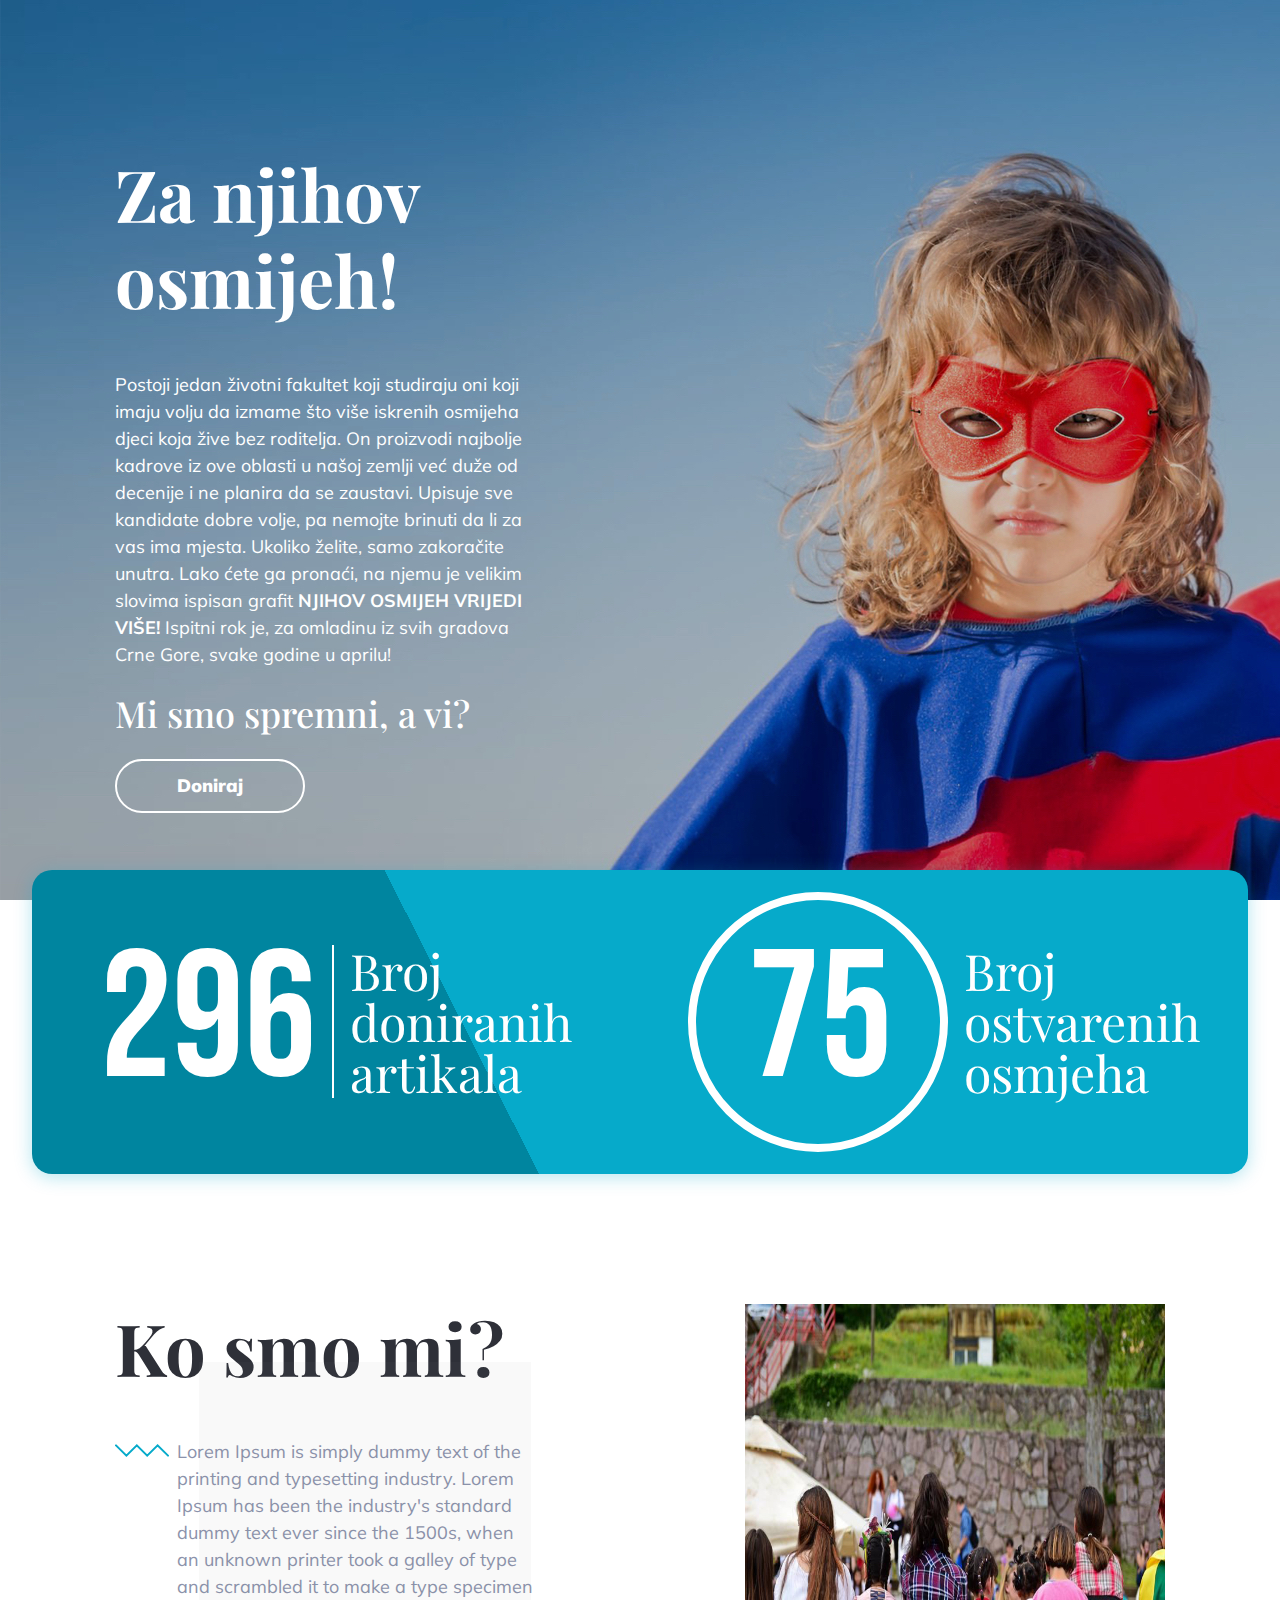
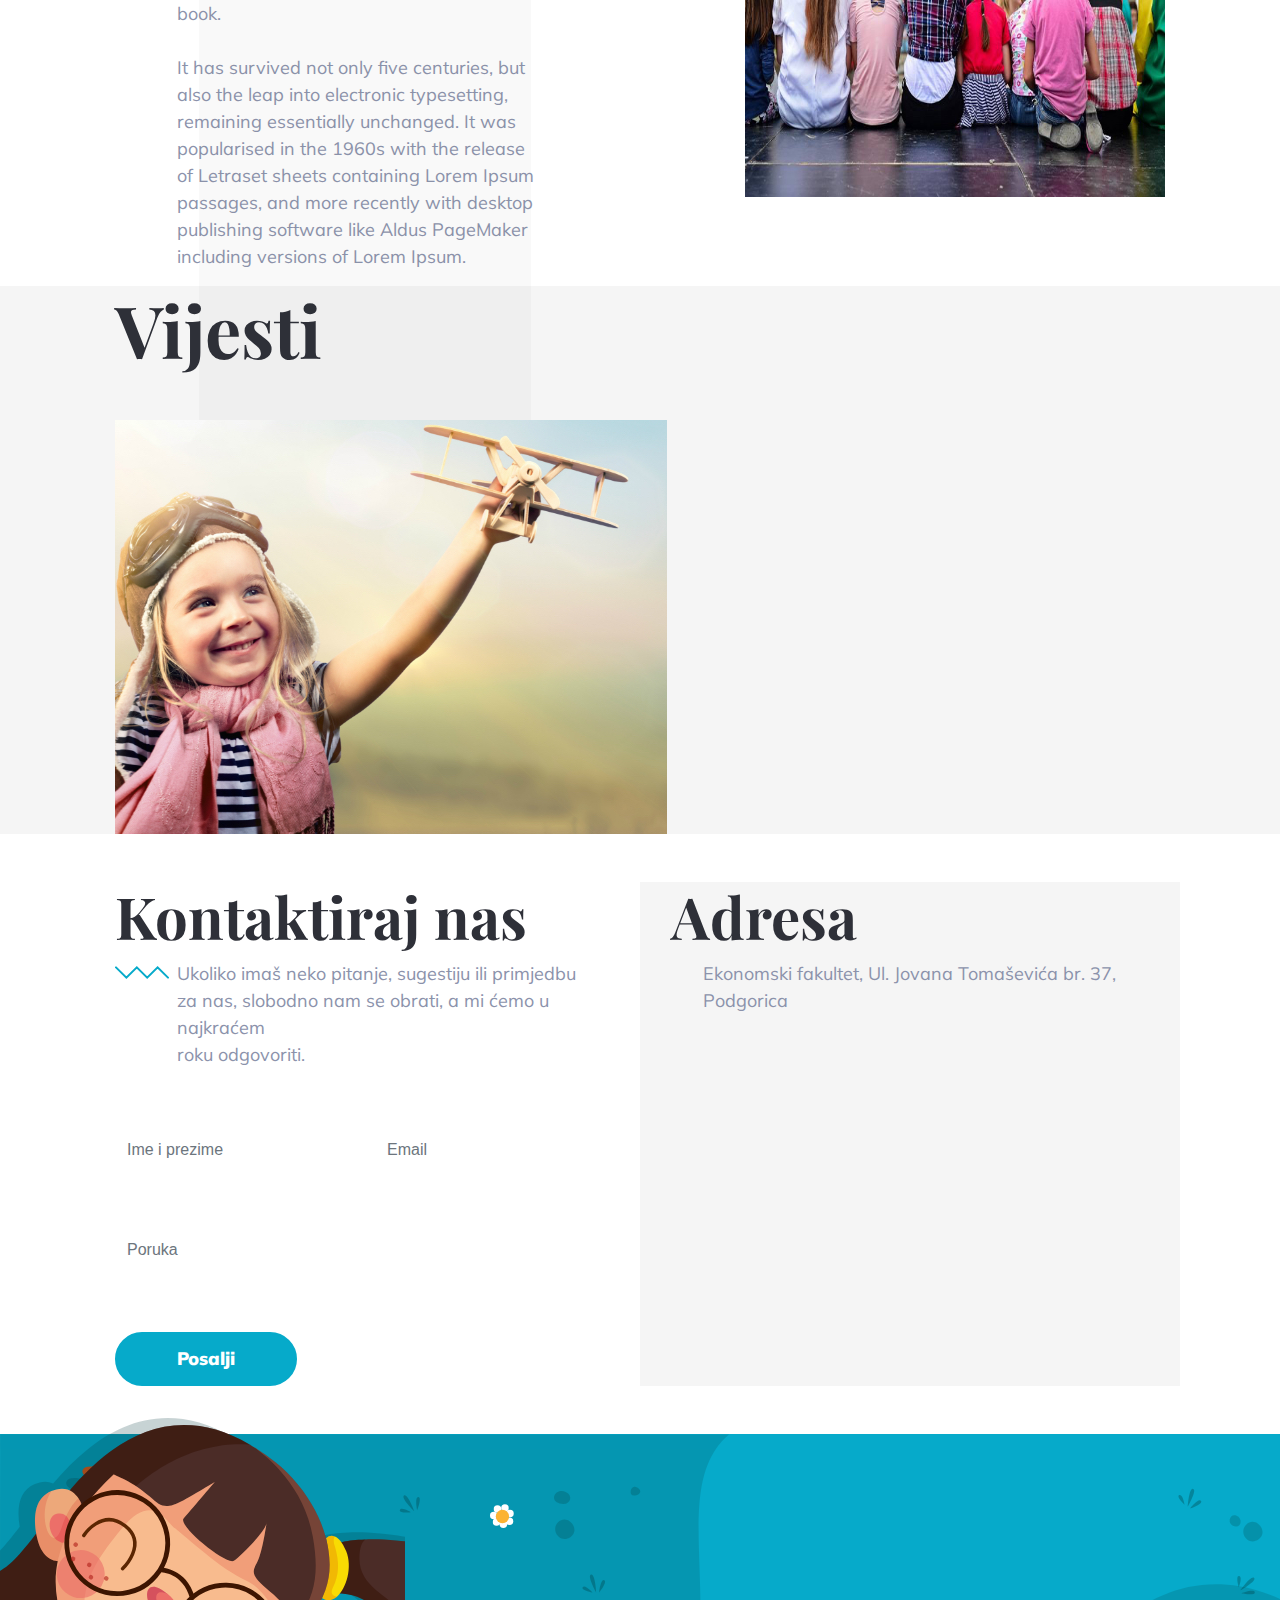
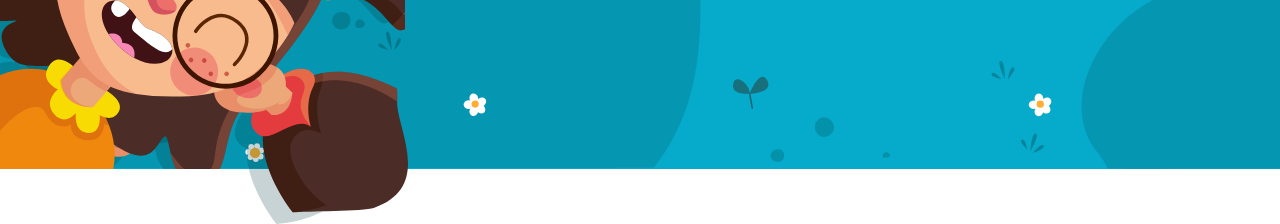
==== index.html @ 1f9c4287 "add files to project" ====
<!DOCTYPE html>
<html lang="en">
	<head>
		<meta charset="UTF-8" />
		<meta name="viewport" content="width=device-width, initial-scale=1.0" />
		<link rel="stylesheet" href="styles/bootstrap.min.css" />
		<link rel="stylesheet" href="styles/index.css" />
		<link rel="stylesheet" href="styles/home.css" />
		<title>Moj osmijeh</title>
	</head>
	<body>
		<div class="home">
			<section class="home-intro">
				<div class="section-container">
					<div class="col-md-5">
						<h1 class="section-title">Za njihov osmijeh!</h1>
						<p class="mt-5 section-text text--white">
							Postoji jedan životni fakultet koji studiraju oni koji imaju volju da izmame što više
							iskrenih osmijeha djeci koja žive bez roditelja. On proizvodi najbolje kadrove iz ove
							oblasti u našoj zemlji već duže od decenije i ne planira da se zaustavi. Upisuje sve
							kandidate dobre volje, pa nemojte brinuti da li za vas ima mjesta. Ukoliko želite,
							samo zakoračite unutra. Lako ćete ga pronaći, na njemu je velikim slovima ispisan
							grafit <b>NJIHOV OSMIJEH VRIJEDI VIŠE!</b> Ispitni rok je, za omladinu iz svih gradova
							Crne Gore, svake godine u aprilu!
						</p>
						<h3 class="mt-4">Mi smo spremni, a vi?</h3>
						<button class="button button-white mt-3">
							Doniraj
						</button>
					</div>
				</div>
			</section>
			<section class="home-info mb-5">
				<div class="home-info__container py-3 row">
					<div class="col-md-6 col-12 d-flex--center">
						<div class="home-info__number pr-3">
							296
						</div>
						<div class="home-info__text left-line pl-3">Broj <br />doniranih <br />artikala</div>
					</div>
					<div class="col-md-6 col-12 d-flex--center">
						<div class="home-info__number home-info__circle d-flex--center pr-3">
							75
						</div>
						<div class="home-info__text pl-3">Broj <br />ostvarenih <br />osmjeha</div>
					</div>
				</div>
			</section>
			<section class="home-about">
				<div class="section-container row justify-content-between">
					<div class="col-md-5 col-12">
						<h1 class="section-title text--dark mb-5">Ko smo mi?</h1>
						<div class="d-flex">
							<div>
								<img src="./assets/line-icon.svg" alt="" />
							</div>
							<p class="section-text home-about__text text--gray pl-2">
								Lorem Ipsum is simply dummy text of the printing and typesetting industry. Lorem
								Ipsum has been the industry's standard dummy text ever since the 1500s, when an
								unknown printer took a galley of type and scrambled it to make a type specimen
								book.<br />
								<br />
								It has survived not only five centuries, but also the leap into electronic
								typesetting, remaining essentially unchanged. It was popularised in the 1960s with
								the release of Letraset sheets containing Lorem Ipsum passages, and more recently
								with desktop publishing software like Aldus PageMaker including versions of Lorem
								Ipsum.
							</p>
						</div>
					</div>
					<div class="col-md-5 col-12 home-about__image">
						<!-- <div class="home-about__circle"></div> -->
						<img src="./assets/slika1.jpg" width="740px" height="493px" />
					</div>
				</div>
			</section>
			<section class="home-news">
			<div class="section-container row justify-content-between">
				<div class="col-md-5 col-12">
					<h1 class="section-title text--dark mb-5">Vijesti</h1>
					<div class="d-flex">
						<div>
							<img src="./assets/children.jpg" alt="" />
						</div>
					</div>
				</div>
			</section>
			<section class="home-contact">
				<div class="section-container row justify-content-between py-5">
					<div class="col-md-6 col-12">
						<h1 class="section-title text--dark" style="font-size:58px;">Kontaktiraj nas</h1>
						<div class="d-flex">
							<div>
								<img src="./assets/line-icon.svg" alt=""/>
							</div>
							<p class="section-text  text--gray pl-2">
								Ukoliko imaš neko pitanje, sugestiju ili primjedbu<br>
								za nas, slobodno nam se obrati, a mi ćemo u najkraćem<br> 
								roku odgovoriti.
							</p>
						</div>
						<form>
							<div class="form-row mt-5">
							  <div class="form-group col-md-6">
								<input type="text" class="form-control"  placeholder="Ime i prezime">
							  </div>
							  <div class="form-group col-md-6">
								<input type="email" class="form-control"  placeholder="Email">
							  </div>
							</div>
							<div class="form-group mt-5">
							  <input type="text" class="form-control"  placeholder="Poruka">
							</div>
							<button class="button button-blue mt-5">
								Posalji
							</button>
							</form>
					</div>	
					<div class="col-md-6 col-12" style="background-color:  rgba(0, 0, 0, 0.04); position: relative;">
						<h1 class="section-title text--dark pl-3" style="font-size: 58px;">Adresa</h1>
						<div class="col-md-12 pl-5">
							<span class="section-text text--gray">Ekonomski fakultet, Ul. Jovana Tomaševića br. 37, Podgorica</span>
							<div class="col-md-12 p-0 map-position">
							<iframe width="100%" height="340" src="https://maps.google.com/maps?width=100%&amp;height=500&amp;hl=en&amp;q=Ekonomski%20fakultet%2C%20Ul.%20Jovana%20Toma%C5%A1evi%C4%87a%20br.%2037%2C%20Podgorica+(My%20Business%20Name)&amp;ie=UTF8&amp;t=&amp;z=14&amp;iwloc=B&amp;output=embed" frameborder="0" scrolling="no" marginheight="0" marginwidth="0"><a href="https://www.maps.ie/draw-radius-circle-map/">Google Maps Radius</a></iframe>	
							</div>
						</div>
					</div>	
				</div>
			</section>
			<footer class="container-fluid footer" style="justify-content: space-between;">
				<div class="djevojcica">
					<img src="./assets/djevojcica.svg" width="" height=""/>
				</div>
				<div class="djecak">
					<img src="./assets/djecak.svg" />
				</div>
			</footer>
		</div>
	</body>
</html>
---- styles/index.css ----
@import url("https://fonts.googleapis.com/css2?family=Muli:wght@300;400&display=swap");
@import url("https://fonts.googleapis.com/css2?family=Playfair+Display:wght@700&display=swap");
@import url("https://fonts.googleapis.com/css2?family=Bebas+Neue&display=swap");

:root {
	--font-muli: "Muli", sans-serif;
	--font-play-fair: "Playfair Display", serif;
	--font-bebas: "Bebas Neue", cursive;

	--color-dark: #2e3038;
	--color-white: #ffffff;
	--color-turquoise-blue: #06aaca;
	--color-teal-blue: #00859f;
	--color-gray: #8b92ab;
}

h1,
h2,
h3,
h4,
h5 {
	font-family: var(--font-play-fair);
}
.section-title {
	font-family: var(--font-play-fair);
	font-size: 72px;
	font-weight: bold;
}
.d-flex--center {
	display: flex;
	justify-content: center;
	align-items: center;
}
.section-container {
	margin: 0 100px;
}
.section-text {
	font-size: 18px;
	line-height: 1.5;
	font-family: var(--font-muli);
}
.text--white {
	color: var(--color-white);
}
.text--gray {
	color: var(--color-gray);
}
.text--dark {
	color: var(--color-dark);
}
.button {
	font-family: Muli;
	font-size: 18px;
	font-weight: 900;
	font-stretch: normal;
	font-style: normal;
	line-height: 1.13;
	letter-spacing: normal;
	border-radius: 38px;
	padding: 15px 60px;
}
.button-white {
	background: transparent;
	color: white;
	border: 2px solid white;
}
.button-blue {
	background:var(--color-turquoise-blue);
	color: white;
	border: 2px solid var(--color-turquoise-blue);
}

@media (max-width: 500px) {
	.section-container {
		margin: 0 20px;
	}
}
.footer {
	background: url("../assets/pozadina.svg");
	background-repeat: no-repeat;
    background-size: cover;
    margin-left: 0 !important;
    position: relative;
	width: 100%;
	height: 335px;
}
.djevojcica {
	position: absolute;
	z-index: 100 !important;
    overflow: hidden !important;
    top: -30;
	height: 351px;
	width: 448px;
	left: -43px;
    top: -16px;
}
---- styles/home.css ----
.home-intro {
	padding-top: 150px;
	background: url("../assets/home-background.jpg");
	height: 100vh;
	color: var(--color-white);
}
h3 {
	font-size: 36px;
}

.home-info {
	top: -30px;
	position: relative;
}
.home-info__container {
	margin: auto;
	width: 95%;
	top: -36px;
	border-radius: 20px;
	box-shadow: 0 3px 18px 0 rgba(6, 170, 202, 0.3);
	background-image: linear-gradient(
		243deg,
		var(--color-turquoise-blue) 63%,
		var(--color-teal-blue) 10%
	);
}
.home-info__text {
	font-family: var(--font-play-fair);
	font-size: 50px;
	color: var(--color-white);
	line-height: 1.02;
}
.home-info__number {
	font-family: var(--font-bebas);
	font-size: 181px;
	color: var(--color-white);
}
.left-line {
	border-left: 2px solid white;
}
.home-info__circle {
	height: 260px;
	width: 260px;
	border-radius: 50%;
	padding: 20px;
	border: 8px solid white;
}
.home-about {
	margin-top: 100px;
}
.home-about__text {
	position: relative;
}
.home-about__text::after {
	position: absolute;
	content: "";
	width: 91%;
	height: 154%;
	background: #9090900d;
	left: 8%;
	top: -76px;
}
.home-about__circle {
	z-index: 1;
	position: absolute;
	height: 500px;
	width: 500px;
	border-radius: 50%;
	background: var(--color-teal-blue);
}
.home-about__image img {
	/* position: absolute; */
	width: 100%;
	/* height: auto;
	z-index: 10; */
}
.home-news {
	background-color: rgba(0, 0, 0, 0.04);
}
.form-control {
	border:0;
	outline:0;
	border-width: 0 0 2px;
	border-color:turquoise;
}
.map-position {
	position: absolute;
	
}
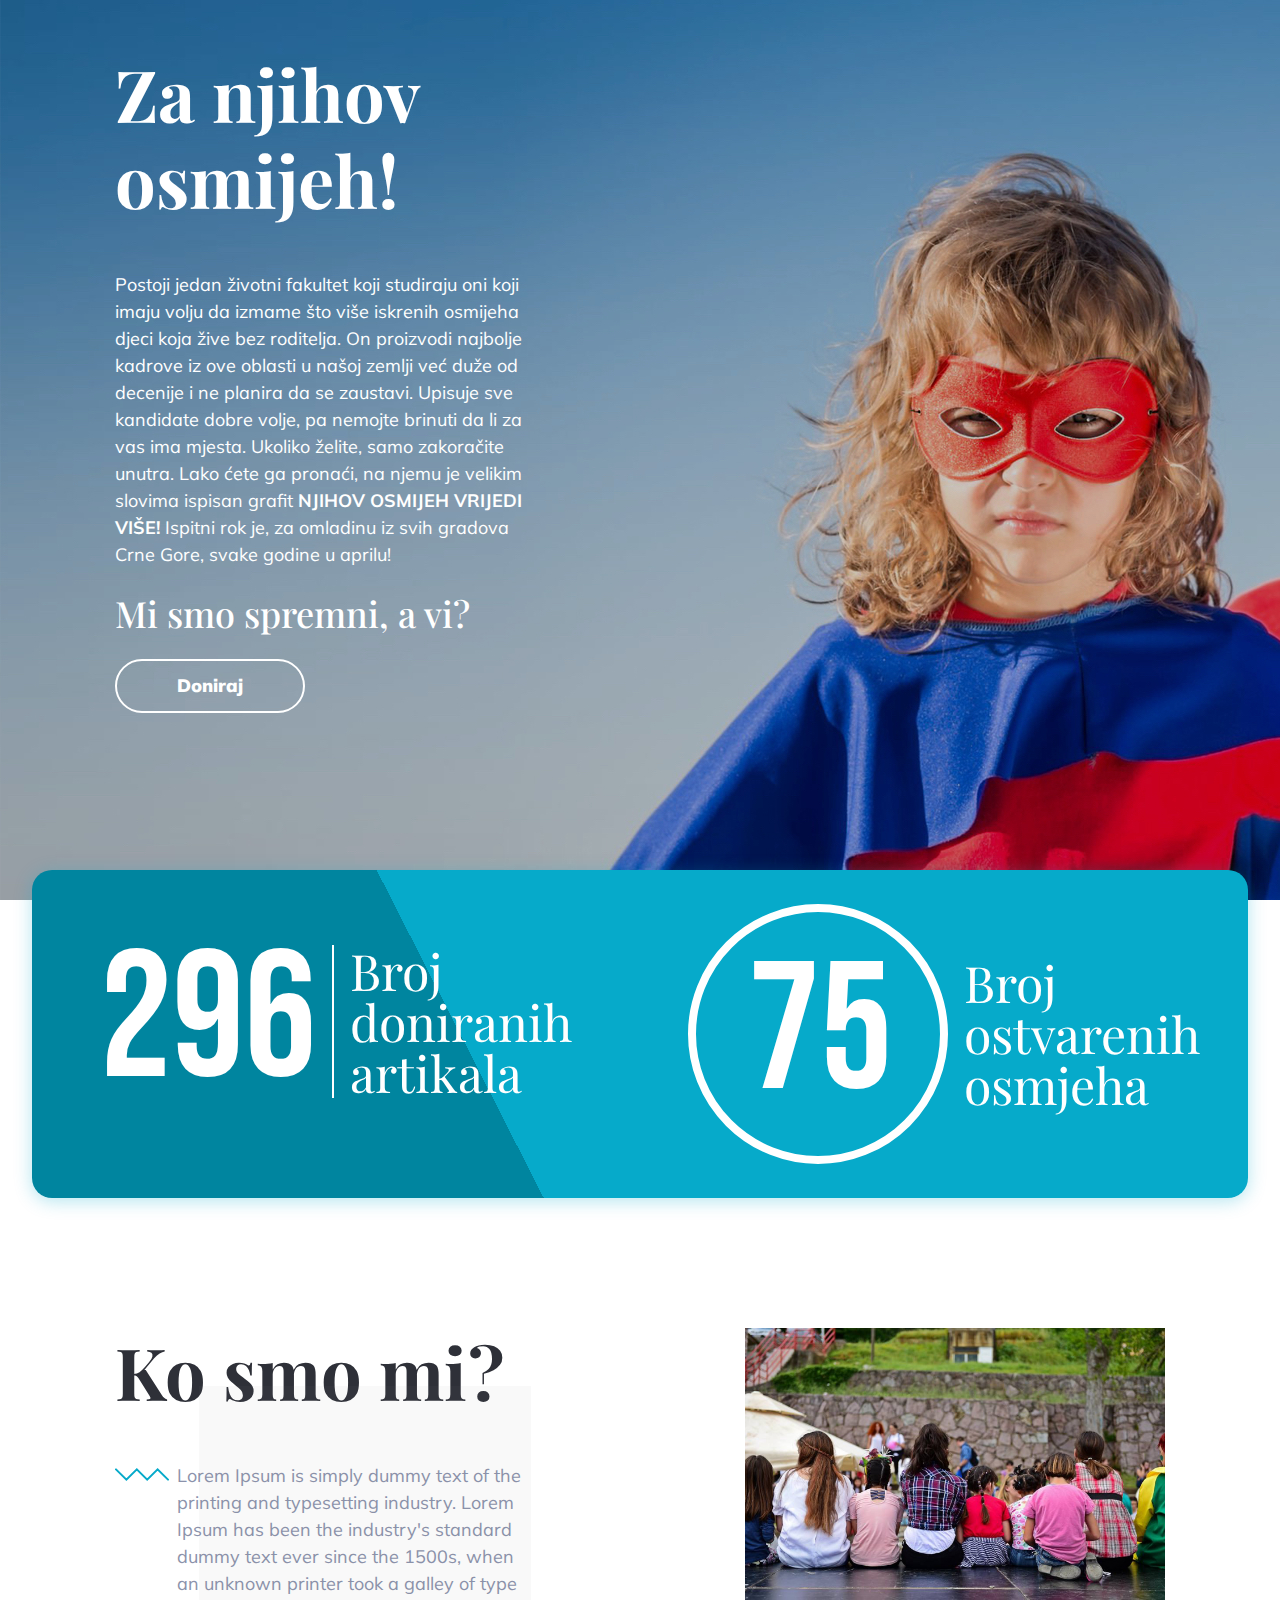
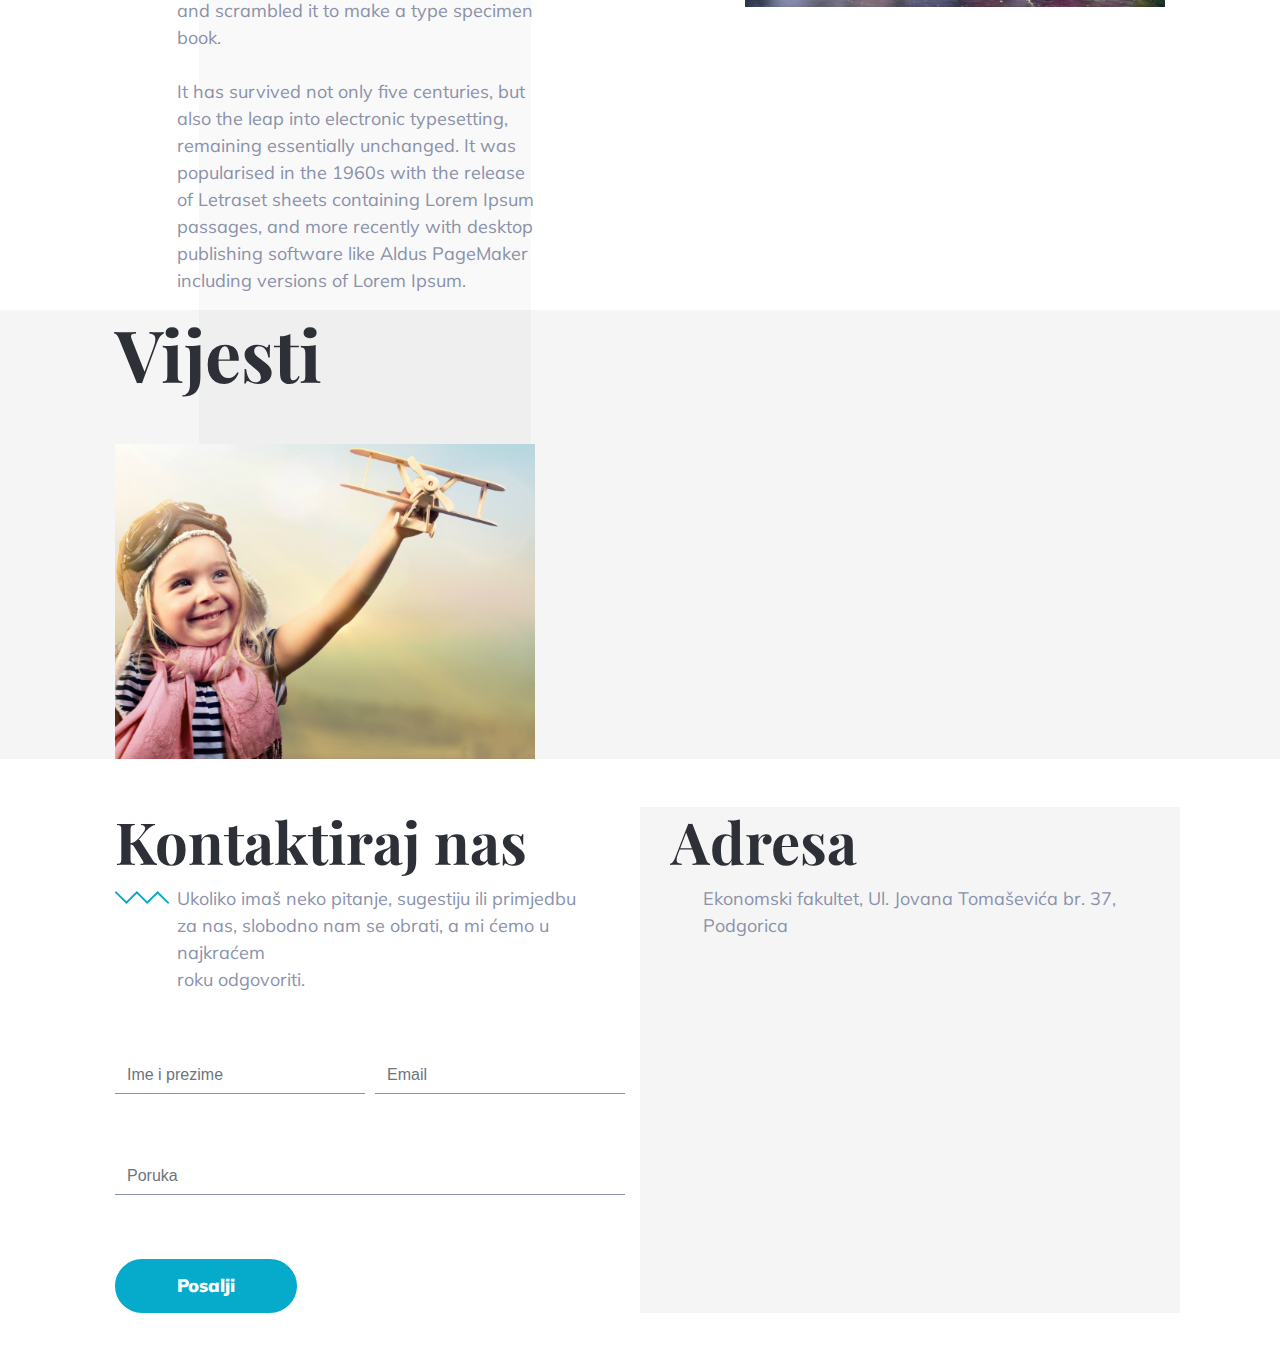
==== commit 66f5cfb4: "update" ====
--- a/index.html
+++ b/index.html
@@ -32,13 +32,13 @@
 			</section>
 			<section class="home-info mb-5">
 				<div class="home-info__container py-3 row">
-					<div class="col-md-6 col-12 d-flex--center">
+					<div class="col-md-6 col-12 flex-mobile-column d-flex--center mb-4">
 						<div class="home-info__number pr-3">
 							296
 						</div>
 						<div class="home-info__text left-line pl-3">Broj <br />doniranih <br />artikala</div>
 					</div>
-					<div class="col-md-6 col-12 d-flex--center">
+					<div class="col-md-6 col-12 flex-mobile-column d-flex--center">
 						<div class="home-info__number home-info__circle d-flex--center pr-3">
 							75
 						</div>
@@ -70,7 +70,7 @@
 					</div>
 					<div class="col-md-5 col-12 home-about__image">
 						<!-- <div class="home-about__circle"></div> -->
-						<img src="./assets/slika1.jpg" width="740px" height="493px" />
+						<img src="./assets/slika1.jpg" class="img-fluid" />
 					</div>
 				</div>
 			</section>
@@ -80,7 +80,7 @@
 					<h1 class="section-title text--dark mb-5">Vijesti</h1>
 					<div class="d-flex">
 						<div>
-							<img src="./assets/children.jpg" alt="" />
+							<img src="./assets/children.jpg" alt="" class="img-fluid" />
 						</div>
 					</div>
 				</div>
@@ -102,14 +102,14 @@
 						<form>
 							<div class="form-row mt-5">
 							  <div class="form-group col-md-6">
-								<input type="text" class="form-control"  placeholder="Ime i prezime">
+								<input type="text" class="form-control form-input"  placeholder="Ime i prezime">
 							  </div>
 							  <div class="form-group col-md-6">
-								<input type="email" class="form-control"  placeholder="Email">
+								<input type="email" class="form-control form-input"  placeholder="Email">
 							  </div>
 							</div>
 							<div class="form-group mt-5">
-							  <input type="text" class="form-control"  placeholder="Poruka">
+							  <input type="text" class="form-control form-input"  placeholder="Poruka">
 							</div>
 							<button class="button button-blue mt-5">
 								Posalji
@@ -118,7 +118,7 @@
 					</div>	
 					<div class="col-md-6 col-12" style="background-color:  rgba(0, 0, 0, 0.04); position: relative;">
 						<h1 class="section-title text--dark pl-3" style="font-size: 58px;">Adresa</h1>
-						<div class="col-md-12 pl-5">
+						<div class="col-md-12 pl-5" style="position: relative;">
 							<span class="section-text text--gray">Ekonomski fakultet, Ul. Jovana Tomaševića br. 37, Podgorica</span>
 							<div class="col-md-12 p-0 map-position">
 							<iframe width="100%" height="340" src="https://maps.google.com/maps?width=100%&amp;height=500&amp;hl=en&amp;q=Ekonomski%20fakultet%2C%20Ul.%20Jovana%20Toma%C5%A1evi%C4%87a%20br.%2037%2C%20Podgorica+(My%20Business%20Name)&amp;ie=UTF8&amp;t=&amp;z=14&amp;iwloc=B&amp;output=embed" frameborder="0" scrolling="no" marginheight="0" marginwidth="0"><a href="https://www.maps.ie/draw-radius-circle-map/">Google Maps Radius</a></iframe>	
@@ -127,14 +127,6 @@
 					</div>	
 				</div>
 			</section>
-			<footer class="container-fluid footer" style="justify-content: space-between;">
-				<div class="djevojcica">
-					<img src="./assets/djevojcica.svg" width="" height=""/>
-				</div>
-				<div class="djecak">
-					<img src="./assets/djecak.svg" />
-				</div>
-			</footer>
 		</div>
 	</body>
 </html>
--- a/styles/index.css
+++ b/styles/index.css
@@ -65,32 +65,43 @@
 	border: 2px solid white;
 }
 .button-blue {
-	background:var(--color-turquoise-blue);
+	background: var(--color-turquoise-blue);
 	color: white;
 	border: 2px solid var(--color-turquoise-blue);
+}
+
+.footer {
+	padding: 0;
+	height: 320px;
+	background: url("../assets/pozadina.svg");
+}
+.footer__image {
+	height: 349px;
+	position: relative;
+	top: -30px;
+}
+.footer__image > img {
+	height: 100%;
+}
+
+.form-input {
+	border: none;
+	border-bottom: 1px solid var(--color-gray) !important;
+	border-radius: 0;
+}
+.form-input:focus {
+	border: none !important;
 }
 
 @media (max-width: 500px) {
 	.section-container {
 		margin: 0 20px;
 	}
+	.flex-mobile-column {
+		flex-direction: column;
+	}
+	.footer__image {
+		height: 100px;
+		width: 100px;
+	}
 }
-.footer {
-	background: url("../assets/pozadina.svg");
-	background-repeat: no-repeat;
-    background-size: cover;
-    margin-left: 0 !important;
-    position: relative;
-	width: 100%;
-	height: 335px;
-}
-.djevojcica {
-	position: absolute;
-	z-index: 100 !important;
-    overflow: hidden !important;
-    top: -30;
-	height: 351px;
-	width: 448px;
-	left: -43px;
-    top: -16px;
-}
--- a/styles/home.css
+++ b/styles/home.css
@@ -1,7 +1,7 @@
 .home-intro {
-	padding-top: 150px;
+	padding-top: 50px;
 	background: url("../assets/home-background.jpg");
-	height: 100vh;
+	min-height: 100vh;
 	color: var(--color-white);
 }
 h3 {
@@ -15,7 +15,6 @@
 .home-info__container {
 	margin: auto;
 	width: 95%;
-	top: -36px;
 	border-radius: 20px;
 	box-shadow: 0 3px 18px 0 rgba(6, 170, 202, 0.3);
 	background-image: linear-gradient(
@@ -77,14 +76,17 @@
 .home-news {
 	background-color: rgba(0, 0, 0, 0.04);
 }
-.form-control {
-	border:0;
-	outline:0;
-	border-width: 0 0 2px;
-	border-color:turquoise;
-}
+
 .map-position {
 	position: absolute;
-	
 }
 
+@media (max-width: 500px) {
+	.home-info {
+		top: 0;
+	}
+	.home-info__container {
+		width: 100%;
+		border-radius: 0;
+	}
+}
